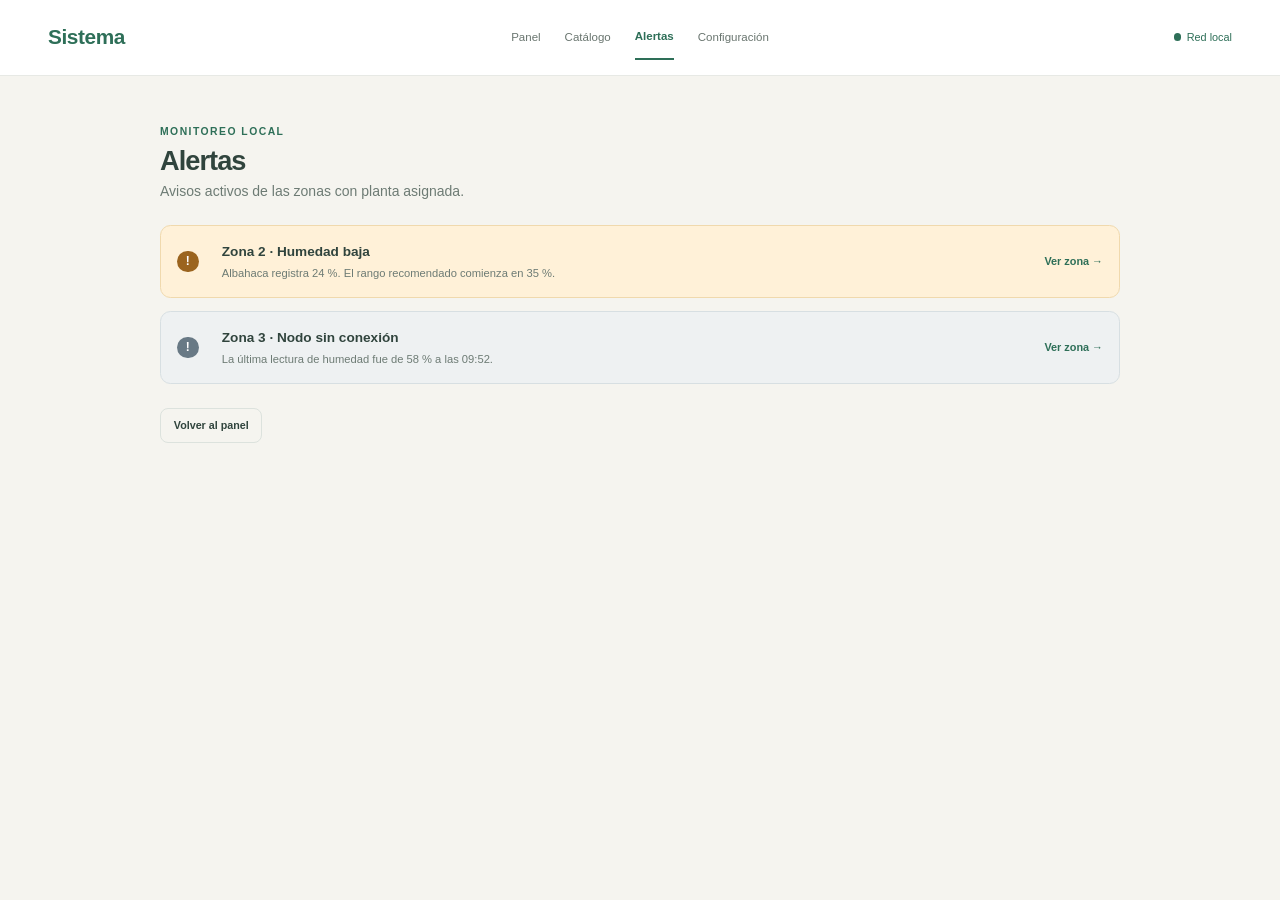
==== static/alertas.html @ afcc5981 "Pantalla de alerta ya funciona" ====
<!doctype html>
<html lang="es-MX">
  <head>
    <meta charset="UTF-8" />
    <meta name="viewport" content="width=device-width, initial-scale=1.0" />
    <meta name="description" content="Alertas activas del sistema de riego." />
    <title>Alertas | Sistema de riego</title>
    <link rel="icon" href="assets/favicon.svg" type="image/svg+xml" />
    <link rel="stylesheet" href="css/base.css" />
  </head>
  <body>
    <header class="site-header">
      <a class="brand" href="index.html">Sistema</a>
      <nav class="main-nav" aria-label="Navegación principal">
        <a class="nav-link" href="index.html">Panel</a>
        <a class="nav-link" href="construccion.html">Catálogo</a>
        <a class="nav-link is-active" href="alertas.html" aria-current="page">Alertas</a>
        <a class="nav-link" href="construccion.html">Configuración</a>
      </nav>
      <div class="network-status"><span class="status-dot" aria-hidden="true"></span>Red local</div>
    </header>

    <main class="alerts-page">
      <p class="eyebrow">Monitoreo local</p>
      <h1>Alertas</h1>
      <p class="alerts-intro">Avisos activos de las zonas con planta asignada.</p>
      <section class="alerts-list" id="alerts-list" aria-live="polite"></section>
      <a class="button button--secondary" href="index.html">Volver al panel</a>
    </main>

    <script type="module" src="js/alertas.js?v=1"></script>
  </body>
</html>
---- static/css/base.css ----
:root {
  --ink: #30443d;
  --muted: #6d7b74;
  --line: #dce2dd;
  --surface: #ffffff;
  --canvas: #f5f4ef;
  --green: #2e6f58;
  --green-soft: #b9d5c1;
  --amber: #9b641e;
  --amber-bg: #fff1d8;
  --radius: 0.65rem;
  --shadow: 0 1px 2px rgb(31 49 41 / 4%);
}

* { box-sizing: border-box; }

html { min-width: 320px; }

body {
  margin: 0;
  min-width: 320px;
  color: var(--ink);
  background: var(--canvas);
  font: 0.875rem/1.45 "Segoe UI", Tahoma, sans-serif;
}

a { color: inherit; }
a:focus-visible, button:focus-visible { outline: 3px solid #e0a43a; outline-offset: 3px; }

.site-header {
  min-height: 4.75rem;
  padding: 0 3rem;
  display: grid;
  grid-template-columns: 1fr auto 1fr;
  align-items: center;
  gap: 2rem;
  background: var(--surface);
  border-bottom: 1px solid #e7e9e5;
}

.brand { color: var(--green); font-size: 1.3rem; font-weight: 700; text-decoration: none; letter-spacing: -0.02em; }
.main-nav { display: flex; align-items: center; gap: 1.5rem; height: 100%; }
.nav-link { min-height: 44px; display: grid; place-items: center; color: #69756f; font-size: 0.72rem; text-decoration: none; }
.nav-link.is-active { color: var(--green); font-weight: 700; border-bottom: 2px solid var(--green); }
.network-status { justify-self: end; color: var(--green); font-size: 0.68rem; }
.status-dot { display: inline-block; width: 0.45rem; height: 0.45rem; margin-right: 0.35rem; background: var(--green); border-radius: 50%; }

.dashboard { max-width: 1320px; margin: 0 auto; padding: 2.9rem 2rem 2.4rem; }
.intro { margin-bottom: 1.35rem; }
.eyebrow { margin: 0 0 0.35rem; color: var(--green); font-size: 0.65rem; font-weight: 700; letter-spacing: 0.14em; text-transform: uppercase; }
h1, h2, h3, p { margin-top: 0; }
h1 { margin-bottom: 0.12rem; font-size: clamp(1.7rem, 2vw, 2.1rem); line-height: 1.15; letter-spacing: -0.035em; }
.intro-copy { margin: 0; color: var(--muted); font-size: 0.74rem; }

.summary-grid { display: grid; grid-template-columns: repeat(4, minmax(0, 1fr)); gap: 0.8rem; margin-bottom: 1.9rem; }
.summary-card, .zone-card { background: var(--surface); border: 1px solid var(--line); border-radius: var(--radius); box-shadow: var(--shadow); }
.summary-card { min-height: 7.15rem; padding: 1rem 1.15rem; }
.card-label, .metric-label { margin-bottom: 0.55rem; color: var(--muted); font-size: 0.65rem; }
.summary-value { margin-bottom: 0.02rem; font-size: 1.4rem; line-height: 1.15; }
.summary-value--amber, .active-alert { color: var(--amber); }
.summary-value--time { font-variant-numeric: tabular-nums; }
.summary-detail { margin: 0; color: var(--muted); font-size: 0.62rem; }
.section-heading h2 { margin-bottom: 1.1rem; font-size: 1rem; }
.zones-grid { display: grid; grid-template-columns: repeat(4, minmax(0, 1fr)); gap: 1.15rem; align-items: stretch; }
.zone-card { min-width: 0; overflow: hidden; display: flex; flex-direction: column; }
.zone-link { min-height: 2rem; padding: 0.68rem 0.9rem 0.25rem; display: flex; align-items: center; color: var(--green); font-size: 0.66rem; font-weight: 700; text-decoration: none; }
.arrow { margin-left: 0.2rem; font-size: 0.8rem; }
.zone-image { width: calc(100% - 1.8rem); height: 8.55rem; margin: 0 0.9rem; object-fit: cover; border-radius: 0.65rem; }
.zone-image--empty { display: grid; place-items: center; background: #f3f2ee; color: #99a49e; }
.plant-icon { width: 2.2rem; height: 2.4rem; position: relative; display: block; }
.plant-stem { position: absolute; width: 0.12rem; height: 1.35rem; left: 1.05rem; bottom: 0.1rem; background: #9aa89f; transform: rotate(-8deg); }
.plant-leaf { position: absolute; width: 0.9rem; height: 0.55rem; border: 0.12rem solid #9aa89f; border-radius: 100% 0 100% 0; }
.plant-leaf--left { top: 0.55rem; left: 0.25rem; transform: rotate(24deg); }
.plant-leaf--right { top: 0.15rem; left: 1.1rem; transform: rotate(-28deg); }
.zone-content { padding: 0.8rem 0.9rem 0.95rem; display: flex; flex: 1; flex-direction: column; }
.zone-content h3 { margin-bottom: 0.05rem; font-size: 1rem; line-height: 1.2; }
.zone-state, .empty-copy { margin-bottom: 0.25rem; color: var(--muted); font-size: 0.63rem; }
.zone-state--seca { color: var(--amber); }
.zone-state--sin-conexión { color: #6b7985; }
.zone-card--offline .humidity-value { color: #63727e; }
.metric-label { margin: 0.1rem 0 0.35rem; }
.humidity-value { margin-bottom: 0.65rem; color: var(--green); font-size: 1.45rem; line-height: 1; }
.humidity-range { margin-bottom: 0.85rem; }
.range-track { position: relative; height: 0.38rem; background: #e5e8e3; border-radius: 99px; }
.range-safe { position: absolute; top: 0; bottom: 0; background: var(--green-soft); }
.range-marker { position: absolute; top: -0.2rem; width: 0.12rem; height: 0.8rem; background: var(--green); transform: translateX(-50%); }
.range-caption { margin: 0.45rem 0 0; color: var(--muted); font-size: 0.58rem; }
.empty-copy { max-width: 15rem; min-height: 2.6rem; line-height: 1.5; }
.button { min-height: 2.2rem; display: inline-grid; place-items: center; padding: 0 0.8rem; border-radius: 0.5rem; font-size: 0.67rem; font-weight: 700; text-decoration: none; }
.button--secondary { margin-bottom: 0.7rem; border: 1px solid var(--line); }
.button--primary { color: #fff; background: var(--green); }
.zone-details { margin-top: auto; color: var(--muted); font-size: 0.61rem; }
.zone-details p { margin: 0 0 0.35rem; }
.zone-footer { margin-top: 0.75rem; display: flex; align-items: center; justify-content: space-between; gap: 0.3rem; }
.no-alert { color: var(--muted); }
.view-link { color: var(--green); font-size: 0.6rem; font-weight: 700; text-decoration: none; white-space: nowrap; }
.alert-banner { min-height: 2.7rem; margin-top: 1.15rem; padding: 0.65rem 1rem; display: flex; align-items: center; gap: 0.7rem; color: var(--amber); background: var(--amber-bg); border-radius: 0.45rem; font-size: 0.65rem; }
.alert-messages { flex: 1; display: grid; gap: 0.15rem; }
.alert-messages p { margin: 0; }
.alert-banner a { font-weight: 700; text-decoration: none; white-space: nowrap; }
.alert-icon { width: 1rem; height: 1rem; display: grid; place-items: center; color: #fff; background: var(--amber); border-radius: 50%; font-size: 0.65rem; font-weight: 700; }
.site-footer { padding: 1.2rem 2rem 1.5rem; color: var(--muted); text-align: center; font-size: 0.65rem; }
.site-footer span { margin: 0 0.25rem; }
.construction-page { max-width: 50rem; min-height: 65vh; margin: 0 auto; padding: 6rem 2rem; text-align: center; }
.construction-page h1 { margin-bottom: 0.8rem; }
.construction-page p:not(.eyebrow) { color: var(--muted); margin-bottom: 1.5rem; }
.alerts-page { max-width: 64rem; min-height: calc(100vh - 9rem); margin: 0 auto; padding: 3rem 2rem; }
.alerts-page h1 { margin-bottom: 0.3rem; }
.alerts-intro { margin-bottom: 1.5rem; color: var(--muted); }
.alerts-list { display: grid; gap: 0.8rem; margin-bottom: 1.5rem; }
.alert-item { padding: 1rem; display: grid; grid-template-columns: 2rem 1fr auto; align-items: center; gap: 0.8rem; background: var(--amber-bg); border: 1px solid #f0d9ad; border-radius: var(--radius); }
.alert-item--offline { background: #eef1f2; border-color: #d7dfe2; }
.alert-item-icon { width: 1.35rem; height: 1.35rem; display: grid; place-items: center; color: #fff; background: var(--amber); border-radius: 50%; font-size: 0.75rem; font-weight: 700; }
.alert-item--offline .alert-item-icon { background: #687985; }
.alert-item h2 { margin: 0 0 0.2rem; font-size: 0.85rem; }
.alert-item p { margin: 0; color: var(--muted); font-size: 0.7rem; }
.alert-item a { color: var(--green); font-size: 0.68rem; font-weight: 700; text-decoration: none; white-space: nowrap; }

.detail-page { max-width: 1320px; margin: 0 auto; padding: 2.2rem 2rem 2.5rem; }
.detail-heading { display: flex; align-items: flex-end; justify-content: space-between; gap: 2rem; }
.detail-heading h1 { margin-bottom: 0.15rem; }
.detail-subtitle { margin-bottom: 0.55rem; font-size: 1.15rem; font-weight: 600; }
.detail-meta, .photo-credit, .chart-footnote, .chart-note { color: var(--muted); font-size: 0.61rem; }
.heading-actions { display: flex; gap: 0.65rem; padding-bottom: 0.35rem; }
.detail-alert { margin: 1.2rem 0 1.4rem; padding: 0.8rem 1rem; display: flex; flex-direction: column; color: var(--amber); background: var(--amber-bg); border-radius: 0.45rem; font-size: 0.68rem; }
.detail-alert strong { margin-bottom: 0.2rem; }
.detail-card { background: var(--surface); border: 1px solid var(--line); border-radius: var(--radius); box-shadow: var(--shadow); }
.plant-profile { padding: 1.15rem; }
.profile-image { width: 18rem; height: 11rem; display: block; object-fit: cover; border-radius: 0.35rem; }
.photo-credit { margin: 0.35rem 0 0.7rem; }
.plant-profile h2, .zone-summary h2 { margin: 0 0 0.08rem; font-size: 1.05rem; }
.plant-profile > p:not(.photo-credit), .care-note, .source-note { font-size: 0.7rem; }
.scientific-name { margin-bottom: 0.45rem; color: var(--green); font-weight: 700; }
.plant-facts { display: grid; grid-template-columns: repeat(3, 1fr); gap: 0.5rem 2rem; margin: 0.85rem 0; }
.plant-facts div, .condition-list div { display: grid; gap: 0.05rem; }
dt, .care-note strong, .source-note strong { color: var(--green); font-size: 0.61rem; font-weight: 700; }
dd { margin: 0; font-size: 0.68rem; }
.care-note, .source-note { display: grid; gap: 0.15rem; margin-top: 0.55rem; }
.detail-top-grid { display: grid; grid-template-columns: minmax(15rem, 0.8fr) minmax(0, 1.7fr); gap: 1.15rem; margin-top: 1.15rem; }
.plant-status { padding: 1.15rem; }
.detail-humidity { margin: 0.2rem 0 0.7rem; color: var(--amber); font-size: 2.1rem; line-height: 1; font-variant-numeric: tabular-nums; }
.detail-humidity span { font-size: 1.25rem; font-weight: 600; }
.detail-range { margin-bottom: 1rem; }
.plant-status h3, .compact-card h3, .action-card h3 { margin: 0 0 0.55rem; font-size: 0.8rem; }
.chart-legend { margin-bottom: 0.55rem; color: var(--muted); font-size: 0.6rem; }
.legend-line, .legend-band { display: inline-block; width: 1.1rem; height: 0.15rem; margin-right: 0.2rem; vertical-align: middle; background: var(--green); }
.legend-band { height: 0.6rem; background: var(--green-soft); }
.chart-wrap { width: 100%; height: 11rem; }
.chart-wrap--wide { height: 14rem; }
.chart { width: 100%; height: 100%; overflow: visible; }
.chart-band { fill: #e2eee4; }
.chart-gridline { stroke: #e2e7e2; stroke-width: 1; }
.chart-line { fill: none; stroke: var(--green); stroke-width: 2.5; }
.chart-point { fill: var(--amber); }
.chart text { fill: var(--muted); font: 10px "Segoe UI", Tahoma, sans-serif; }
.plant-change { stroke: var(--amber); stroke-dasharray: 4 4; stroke-width: 1; }
.plant-change-label { fill: var(--amber) !important; }
.chart-footnote { margin: 0.35rem 0 0; }
.zone-summary { grid-column: 1; grid-row: 1; padding: 1.15rem; }
.plant-status { grid-column: 2; grid-row: 1; }
.summary-icon { width: 100%; height: 9rem; object-fit: cover; border-radius: 0.35rem; margin-bottom: 0.85rem; }
.summary-lines { margin-top: 1rem; color: var(--muted); font-size: 0.66rem; }
.summary-lines p { margin-bottom: 0.45rem; }
.period-section { margin-top: 1.15rem; padding: 1.15rem; }
.period-switch { display: flex; gap: 0.35rem; margin-bottom: 0.85rem; }
.period-button { min-height: 2rem; padding: 0 0.7rem; color: var(--ink); background: #fff; border: 1px solid var(--line); border-radius: 0.35rem; font: inherit; font-size: 0.63rem; font-weight: 700; cursor: pointer; }
.period-button.is-selected { color: #fff; background: var(--green); border-color: var(--green); }
.period-metrics { display: grid; grid-template-columns: repeat(2, 1fr); gap: 0.75rem; margin-bottom: 1rem; }
.period-metrics article { padding: 0.8rem; background: var(--canvas); border-radius: 0.45rem; }
.period-metrics p { margin-bottom: 0.1rem; color: var(--green); font-size: 0.62rem; font-weight: 700; }
.period-metrics strong { display: block; font-size: 1.3rem; }
.period-metrics span, .compact-card span, .compact-card small, .action-card p { display: block; color: var(--muted); font-size: 0.61rem; }
.period-section h3 { margin-bottom: 0.25rem; font-size: 0.8rem; }
.chart-note { margin-bottom: 0.45rem; }
.period-chart-legend { margin: 0 0 0.65rem; display: flex; flex-wrap: wrap; gap: 0.75rem 1.2rem; color: var(--muted); font-size: 0.61rem; }
.period-chart-legend span { display: inline-flex; align-items: center; gap: 0.25rem; }
.period-chart-legend strong { color: var(--ink); }
.period-chart-legend .legend-line, .period-chart-legend .legend-band, .period-chart-legend .legend-point { flex: 0 0 auto; margin: 0; }
.legend-point { display: inline-block; width: 0.55rem; height: 0.55rem; background: var(--amber); border-radius: 50%; }
.info-grid { display: grid; grid-template-columns: repeat(2, minmax(0, 1fr)); gap: 1.15rem; margin-top: 1.15rem; }
.compact-card, .action-card { min-height: 8.2rem; padding: 1.1rem; }
.date-label { margin: 0.35rem 0 0; color: var(--green); font-size: 0.6rem; font-weight: 700; }
.compact-card strong { display: block; font-size: 1.2rem; }
.compact-card small { margin-top: 0.8rem; }
.condition-list { display: grid; grid-template-columns: repeat(3, 1fr); gap: 0.6rem; margin: 0 0 0.55rem; }
.condition-list dd { font-size: 1.05rem; font-weight: 600; }
.link-card { min-height: 4.1rem; padding: 1rem; display: flex; flex-direction: column; justify-content: center; gap: 0.2rem; text-decoration: none; }
.link-card strong { color: var(--green); font-size: 0.8rem; }
.link-card span { color: var(--muted); font-size: 0.61rem; }
.action-card .button { width: max-content; margin: 0.2rem 0.3rem 0 0; border: 1px solid var(--line); cursor: pointer; }
.action-card .button--primary { border-color: var(--green); }
.action-feedback { margin-top: 0.45rem; color: var(--green) !important; }
.history-section, .irrigation-states { margin-top: 1.15rem; padding: 1.15rem; }
.section-title-row { display: flex; justify-content: space-between; }
.section-title-row h2, .irrigation-states h2 { margin: 0 0 0.85rem; font-size: 0.9rem; }
.section-title-row span { color: var(--green); font-size: 0.6rem; }
.history-label { margin: 0.7rem 0 0.4rem; color: var(--green); font-size: 0.6rem; }
.history-item { min-height: 3.4rem; margin-top: 0.35rem; padding: 0.7rem; display: grid; grid-template-columns: 8rem 1fr auto; align-items: center; gap: 0.7rem; background: var(--canvas); border-radius: 0.45rem; font-size: 0.62rem; }
.history-item span { color: var(--muted); }
.history-item b { padding: 0.25rem 0.5rem; color: var(--green); background: var(--green-soft); border-radius: 0.35rem; font-size: 0.57rem; }
.history-item--alert { background: var(--amber-bg); }.history-item--alert b { color: var(--amber); background: transparent; }
.state-grid { display: grid; grid-template-columns: repeat(2, 1fr); gap: 0.7rem; }
.state-grid div { padding: 0.75rem; display: grid; gap: 0.25rem; background: var(--canvas); border-radius: 0.45rem; }.state-grid b { color: var(--green); font-size: 0.62rem; }.state-grid span { color: var(--muted); font-size: 0.59rem; }
.confirm-dialog { max-width: 25rem; width: calc(100% - 2rem); padding: 1.4rem; color: var(--ink); border: 1px solid var(--line); border-radius: var(--radius); box-shadow: 0 1rem 3rem rgb(31 49 41 / 20%); }.confirm-dialog::backdrop { background: rgb(30 45 38 / 35%); }.confirm-dialog h2 { margin: 0 0 0.5rem; font-size: 1rem; }.confirm-dialog p { color: var(--muted); font-size: 0.75rem; }.dialog-actions { display: flex; justify-content: flex-end; gap: 0.5rem; }
.empty-detail-page { max-width: 1320px; min-height: calc(100vh - 9rem); margin: 0 auto; padding: 2.2rem 2rem 2.5rem; }
.empty-detail-heading { display: flex; align-items: flex-start; justify-content: space-between; gap: 2rem; }
.empty-detail-heading h1 { margin: 1rem 0 0.7rem; font-size: clamp(2rem, 3vw, 2.65rem); }
.empty-detail-heading p:not(.eyebrow):not(.detail-meta) { margin-bottom: 0.6rem; color: var(--muted); font-size: 0.85rem; }
.empty-detail-heading .button { margin-top: 2rem; }
.empty-node-status { margin: 1.65rem 0 1.8rem; color: var(--green); font-size: 0.75rem; font-weight: 700; }
.empty-zone-card { min-height: 20rem; padding: 2.5rem 1.5rem; display: flex; align-items: center; flex-direction: column; justify-content: center; text-align: center; }
.empty-plant-icon { width: 4.25rem; height: 4.25rem; margin-bottom: 1.2rem; padding: 0.8rem; display: block; background: #f3f2ee; border-radius: 0.65rem; object-fit: contain; }
.empty-zone-card h2 { margin-bottom: 0.85rem; font-size: 1.6rem; }
.empty-zone-card p { max-width: 42rem; margin-bottom: 1.35rem; color: var(--muted); font-size: 0.78rem; }
.empty-zone-card .button { margin-bottom: 1.4rem; }
.empty-zone-card small { color: var(--muted); font-size: 0.66rem; }

@media (max-width: 900px) {
  .site-header { padding: 0 1.5rem; }
  .dashboard { padding-inline: 1.5rem; }
  .zones-grid { grid-template-columns: repeat(2, minmax(0, 1fr)); }
  .detail-top-grid { grid-template-columns: 1fr; }
  .zone-summary, .plant-status { grid-column: auto; grid-row: auto; }
}

@media (min-width: 901px) {
  .detail-page { font-size: 0.95rem; }
  .detail-page .detail-subtitle { font-size: 1.25rem; }
  .detail-page .detail-meta, .detail-page .photo-credit, .detail-page .chart-footnote, .detail-page .chart-note { font-size: 0.72rem; }
  .detail-page .plant-profile > p:not(.photo-credit), .detail-page .care-note, .detail-page .source-note { font-size: 0.78rem; }
  .detail-page dt, .detail-page .care-note strong, .detail-page .source-note strong { font-size: 0.68rem; }
  .detail-page dd, .detail-page .summary-lines, .detail-page .zone-state { font-size: 0.75rem; }
  .detail-page .card-label, .detail-page .range-caption { font-size: 0.72rem; }
  .detail-page .chart-legend, .detail-page .period-chart-legend { font-size: 0.7rem; }
  .detail-page .period-metrics p { font-size: 0.68rem; }
  .detail-page .period-metrics span, .detail-page .compact-card span, .detail-page .compact-card small, .detail-page .action-card p { font-size: 0.68rem; }
  .detail-page .history-item, .detail-page .state-grid span { font-size: 0.68rem; }
  .detail-page .history-label, .detail-page .state-grid b { font-size: 0.68rem; }
  .detail-page .chart text { font-size: 11px; }
}

@media (max-width: 620px) {
  .site-header { grid-template-columns: 1fr auto; gap: 0.8rem; padding: 0.75rem 1rem 0; }
  .main-nav { grid-column: 1 / -1; grid-row: 2; overflow-x: auto; justify-content: flex-start; gap: 1.25rem; }
  .network-status { grid-column: 2; grid-row: 1; }
  .dashboard { padding: 2rem 1rem; }
  .summary-grid { grid-template-columns: repeat(2, minmax(0, 1fr)); }
  .zones-grid { grid-template-columns: 1fr; }
  .detail-page { padding: 2rem 1rem; }
  .empty-detail-page { padding: 2rem 1rem; }
  .detail-heading { align-items: flex-start; flex-direction: column; gap: 1rem; }
  .empty-detail-heading { flex-direction: column; gap: 0.5rem; }
  .empty-detail-heading .button { margin-top: 0.5rem; }
  .detail-subtitle { font-size: 1rem; }
  .heading-actions { padding: 0; }
  .plant-facts, .period-metrics, .info-grid, .state-grid { grid-template-columns: 1fr; }
  .profile-image { width: 100%; height: auto; }
  .summary-icon { height: auto; }
  .chart-wrap--wide { height: 11rem; }
  .history-item { grid-template-columns: 1fr; gap: 0.2rem; }
  .alert-banner { align-items: flex-start; flex-wrap: wrap; }
  .alert-banner p { min-width: 12rem; }
}

@media (prefers-reduced-motion: reduce) {
  *, *::before, *::after { scroll-behavior: auto !important; transition-duration: 0.01ms !important; }
}
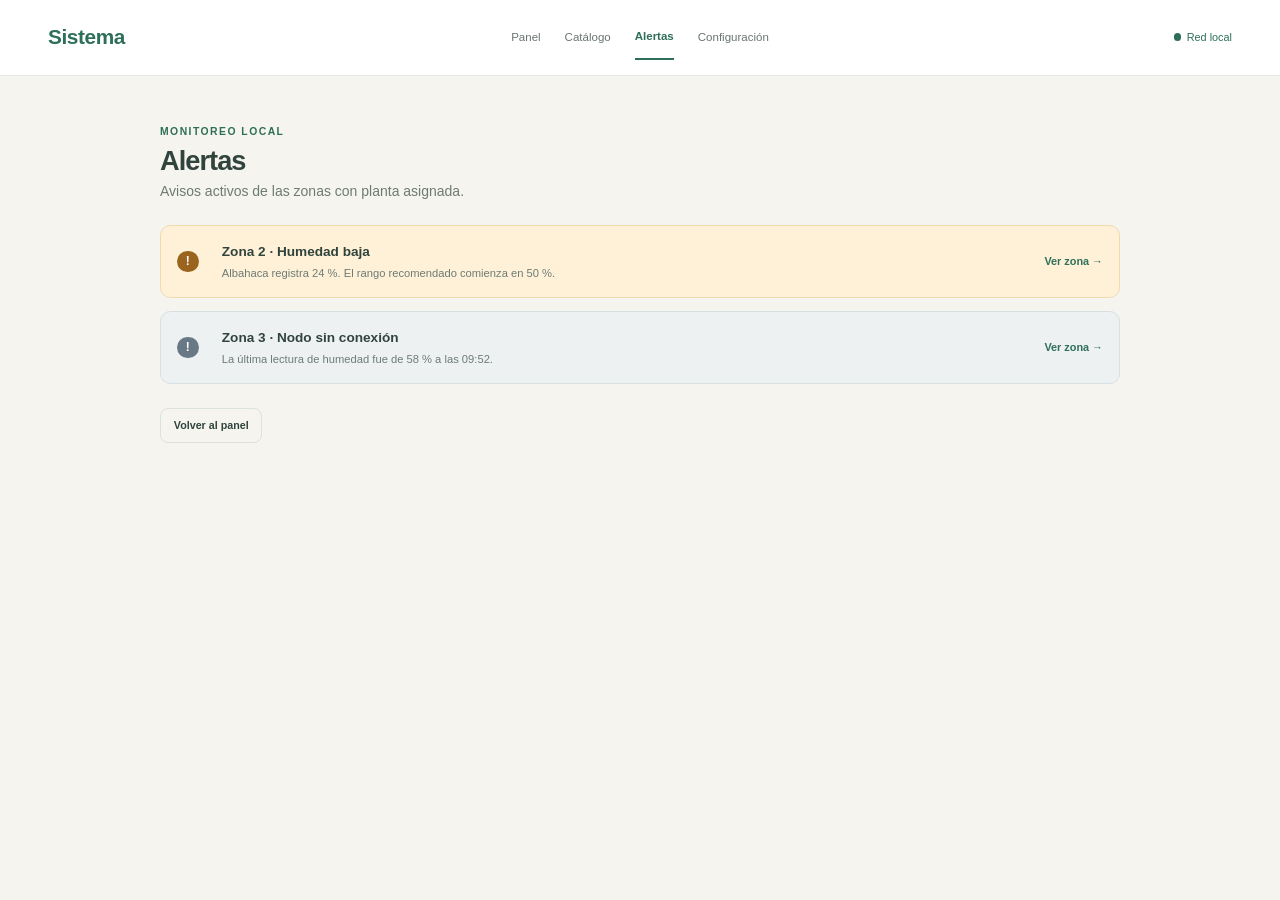
==== commit 358d40f8: "Cátalogo Se actualizaron las plantas que se podían actualizar y se agregaron al apartado de "Catálog" ====
--- a/static/alertas.html
+++ b/static/alertas.html
@@ -13,7 +13,7 @@
       <a class="brand" href="index.html">Sistema</a>
       <nav class="main-nav" aria-label="Navegación principal">
         <a class="nav-link" href="index.html">Panel</a>
-        <a class="nav-link" href="construccion.html">Catálogo</a>
+        <a class="nav-link" href="catalogo.html">Catálogo</a>
         <a class="nav-link is-active" href="alertas.html" aria-current="page">Alertas</a>
         <a class="nav-link" href="construccion.html">Configuración</a>
       </nav>
--- a/static/css/base.css
+++ b/static/css/base.css
@@ -55,6 +55,8 @@
 .summary-grid { display: grid; grid-template-columns: repeat(4, minmax(0, 1fr)); gap: 0.8rem; margin-bottom: 1.9rem; }
 .summary-card, .zone-card { background: var(--surface); border: 1px solid var(--line); border-radius: var(--radius); box-shadow: var(--shadow); }
 .summary-card { min-height: 7.15rem; padding: 1rem 1.15rem; }
+.summary-card--link { display: block; color: inherit; text-decoration: none; transition: border-color 0.15s ease, box-shadow 0.15s ease; }
+.summary-card--link:hover { border-color: var(--green-soft); box-shadow: 0 0.25rem 0.8rem rgb(31 49 41 / 9%); }
 .card-label, .metric-label { margin-bottom: 0.55rem; color: var(--muted); font-size: 0.65rem; }
 .summary-value { margin-bottom: 0.02rem; font-size: 1.4rem; line-height: 1.15; }
 .summary-value--amber, .active-alert { color: var(--amber); }
@@ -115,6 +117,29 @@
 .alert-item h2 { margin: 0 0 0.2rem; font-size: 0.85rem; }
 .alert-item p { margin: 0; color: var(--muted); font-size: 0.7rem; }
 .alert-item a { color: var(--green); font-size: 0.68rem; font-weight: 700; text-decoration: none; white-space: nowrap; }
+.assign-page { max-width: 70rem; min-height: calc(100vh - 9rem); margin: 0 auto; padding: 3rem 2rem; }
+.assign-page h1 { margin-bottom: 0.35rem; }
+.assign-intro { margin-bottom: 1.5rem; color: var(--muted); }
+.plant-options { display: grid; grid-template-columns: repeat(3, minmax(0, 1fr)); gap: 1rem; margin-bottom: 1.5rem; }
+.plant-option { overflow: hidden; background: var(--surface); border: 1px solid var(--line); border-radius: var(--radius); }
+.plant-option img { width: 100%; height: 9rem; display: block; object-fit: cover; }
+.plant-option div { padding: 0.9rem; }
+.plant-option h2 { margin: 0 0 0.2rem; font-size: 1rem; }
+.plant-option p { margin-bottom: 0.8rem; color: var(--muted); font-size: 0.7rem; }
+.plant-option .button { border: 0; cursor: pointer; }
+.catalog-page { max-width: 70rem; min-height: calc(100vh - 9rem); margin: 0 auto; padding: 3rem 2rem; }
+.catalog-page h1 { margin-bottom: 0.35rem; }
+.catalog-intro { margin-bottom: 1.5rem; color: var(--muted); }
+.catalog-grid { display: grid; grid-template-columns: repeat(3, minmax(0, 1fr)); gap: 1rem; }
+.catalog-card { overflow: hidden; position: relative; background: var(--surface); border: 1px solid var(--line); border-radius: var(--radius); cursor: pointer; transition: transform 0.2s ease, box-shadow 0.2s ease; }
+.catalog-card:hover, .catalog-card:focus-visible, .catalog-card.is-expanded { z-index: 2; transform: scale(1.04); box-shadow: 0 0.8rem 1.5rem rgb(31 49 41 / 16%); outline: none; }
+.catalog-card img { width: 100%; height: 9rem; display: block; object-fit: cover; }
+.catalog-card div { padding: 0.9rem; }
+.catalog-card h2 { margin: 0 0 0.25rem; font-size: 1rem; }
+.catalog-card strong { display: block; margin-bottom: 0.5rem; color: var(--green); font-size: 0.7rem; }
+.catalog-card p { margin: 0; color: var(--muted); font-size: 0.72rem; }
+.catalog-description { max-height: 0; overflow: hidden; opacity: 0; transition: max-height 0.2s ease, opacity 0.2s ease, margin-top 0.2s ease; }
+.catalog-card:hover .catalog-description, .catalog-card:focus-visible .catalog-description, .catalog-card.is-expanded .catalog-description { max-height: 8rem; margin-top: 0.55rem; opacity: 1; }
 
 .detail-page { max-width: 1320px; margin: 0 auto; padding: 2.2rem 2rem 2.5rem; }
 .detail-heading { display: flex; align-items: flex-end; justify-content: space-between; gap: 2rem; }
@@ -254,6 +279,9 @@
   .detail-subtitle { font-size: 1rem; }
   .heading-actions { padding: 0; }
   .plant-facts, .period-metrics, .info-grid, .state-grid { grid-template-columns: 1fr; }
+  .plant-options { grid-template-columns: 1fr; }
+  .catalog-page { padding: 2rem 1rem; }
+  .catalog-grid { grid-template-columns: 1fr; }
   .profile-image { width: 100%; height: auto; }
   .summary-icon { height: auto; }
   .chart-wrap--wide { height: 11rem; }
